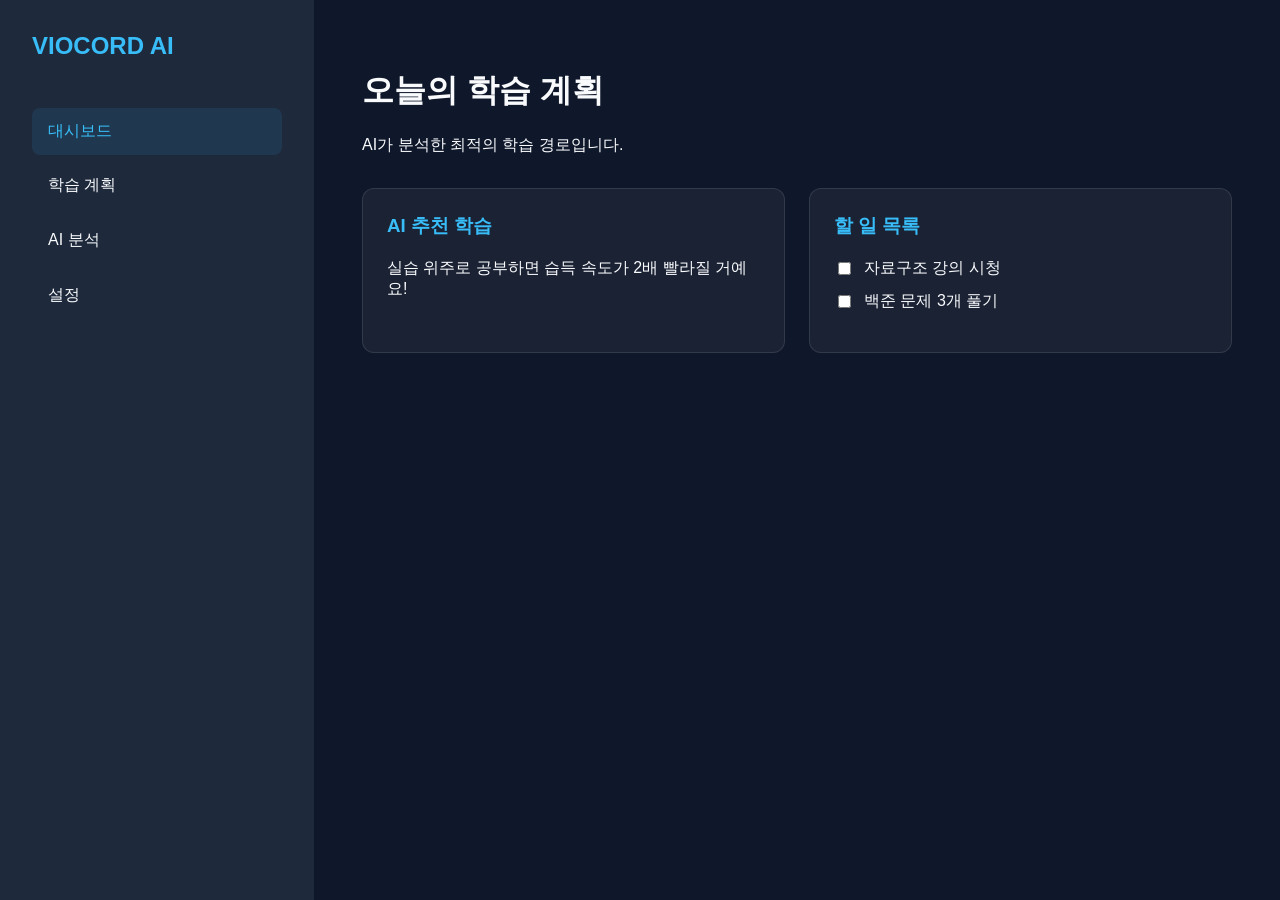
==== viocord/index.html @ e60f05df "Initial commit: Added simple button demo website" ====
<!DOCTYPE html>
<html lang="ko">
<head>
    <meta charset="UTF-8">
    <meta name="viewport" content="width=device-width, initial-scale=1.0">
    <title>AI Self-Learning Planner - Viocord</title>
    <link rel="stylesheet" href="style.css">
</head>
<body>
    <div id="app">
        <aside class="sidebar">
            <div class="logo">VIOCORD AI</div>
            <nav>
                <ul>
                    <li class="active">대시보드</li>
                    <li>학습 계획</li>
                    <li>AI 분석</li>
                    <li>설정</li>
                </ul>
            </nav>
        </aside>
        <main class="content">
            <header>
                <h1>오늘의 학습 계획</h1>
                <p>AI가 분석한 최적의 학습 경로입니다.</p>
            </header>
            <section class="planner-grid">
                <div class="card ai-recommendation">
                    <h3>AI 추천 학습</h3>
                    <p id="ai-text">로딩 중...</p>
                </div>
                <div class="card todo-list">
                    <h3>할 일 목록</h3>
                    <ul id="todo-items">
                        <li><input type="checkbox"> 자료구조 강의 시청</li>
                        <li><input type="checkbox"> 백준 문제 3개 풀기</li>
                    </ul>
                </div>
            </section>
        </main>
    </div>

    <!-- Gemini AI 공통 라이브러리 연결 -->
    <script src="GeminiPlanner.js"></script>
    <script>
        // AI 라이브러리 사용 예시
        const planner = new GeminiPlanner();
        
        // 1. 추천 문구 가져오기
        planner.getRecommendation("알고리즘 기초").then(res => {
            document.getElementById('ai-text').innerText = res;
        });

        // 2. 할 일 목록 자동 생성 (필요 시 호출 가능)
        // planner.generateTodoList("React 마스터").then(list => { ... });
    </script>
</body>
</html>
---- viocord/style.css ----
:root {
    --bg-dark: #0f172a;
    --sidebar-bg: #1e293b;
    --accent: #38bdf8;
    --text-main: #f8fafc;
    --text-dim: #94a3b8;
}

body {
    margin: 0;
    font-family: 'Inter', sans-serif;
    background-color: var(--bg-dark);
    color: var(--text-main);
}

#app {
    display: flex;
    height: 100vh;
}

.sidebar {
    width: 250px;
    background-color: var(--sidebar-bg);
    padding: 2rem;
    display: flex;
    flex-direction: column;
}

.logo {
    font-size: 1.5rem;
    font-weight: bold;
    color: var(--accent);
    margin-bottom: 2rem;
}

nav ul {
    list-style: none;
    padding: 0;
}

nav li {
    padding: 0.8rem 1rem;
    margin-bottom: 0.5rem;
    border-radius: 8px;
    cursor: pointer;
    transition: 0.3s;
}

nav li.active, nav li:hover {
    background-color: rgba(56, 189, 248, 0.1);
    color: var(--accent);
}

.content {
    flex: 1;
    padding: 3rem;
    overflow-y: auto;
}

.planner-grid {
    display: grid;
    grid-template-columns: 1fr 1fr;
    gap: 1.5rem;
    margin-top: 2rem;
}

.card {
    background: rgba(255, 255, 255, 0.05);
    padding: 1.5rem;
    border-radius: 12px;
    border: 1px solid rgba(255, 255, 255, 0.1);
}

h3 {
    margin-top: 0;
    color: var(--accent);
}

ul {
    list-style: none;
    padding: 0;
}

li {
    margin-bottom: 0.8rem;
    display: flex;
    align-items: center;
    gap: 10px;
}
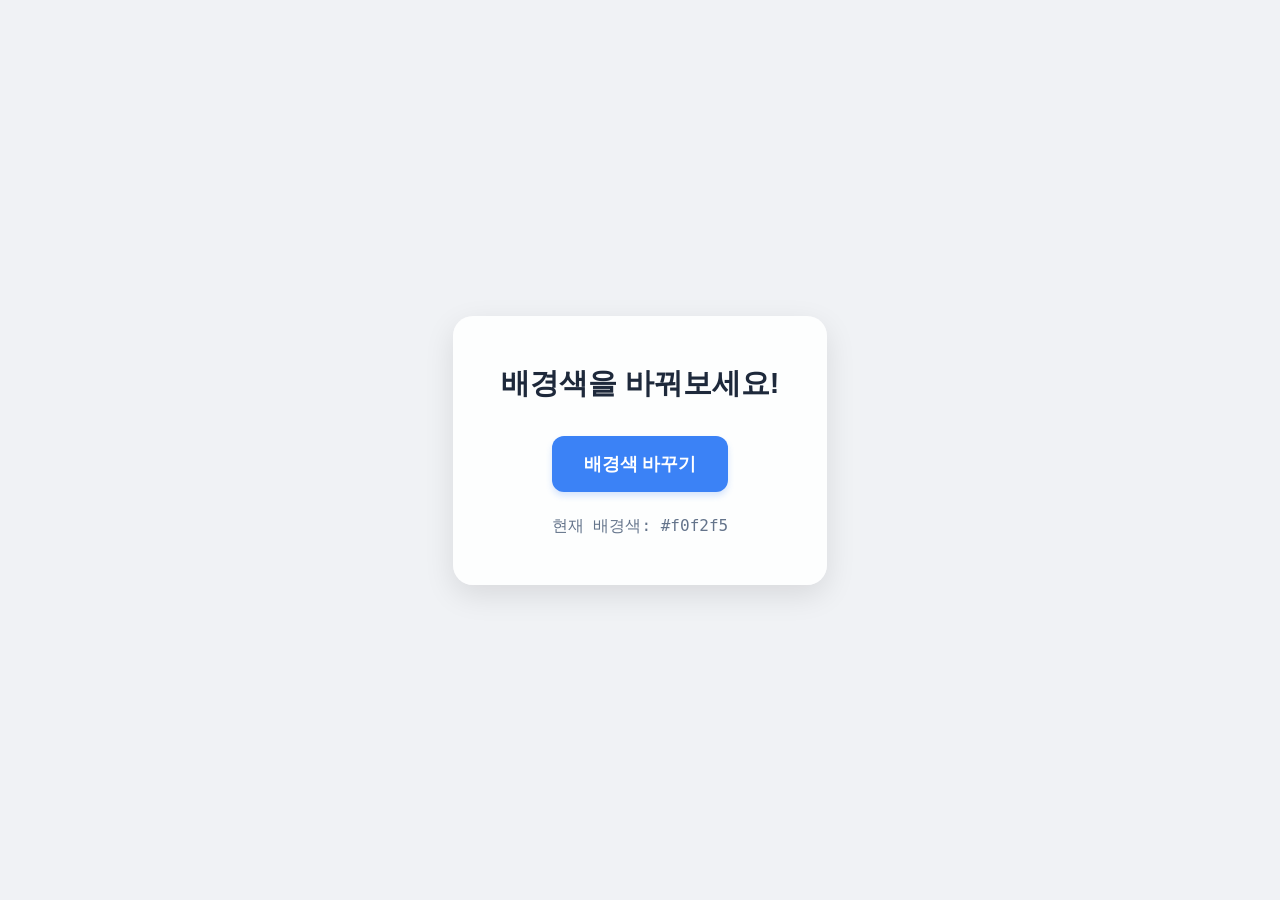
==== commit 37a631be: "Cleanup: Keep only the button website and rename files to index/style/script" ====
--- a/viocord/index.html
+++ b/viocord/index.html
@@ -3,56 +3,16 @@
 <head>
     <meta charset="UTF-8">
     <meta name="viewport" content="width=device-width, initial-scale=1.0">
-    <title>AI Self-Learning Planner - Viocord</title>
+    <title>배경색 바꾸기 버튼</title>
     <link rel="stylesheet" href="style.css">
 </head>
 <body>
-    <div id="app">
-        <aside class="sidebar">
-            <div class="logo">VIOCORD AI</div>
-            <nav>
-                <ul>
-                    <li class="active">대시보드</li>
-                    <li>학습 계획</li>
-                    <li>AI 분석</li>
-                    <li>설정</li>
-                </ul>
-            </nav>
-        </aside>
-        <main class="content">
-            <header>
-                <h1>오늘의 학습 계획</h1>
-                <p>AI가 분석한 최적의 학습 경로입니다.</p>
-            </header>
-            <section class="planner-grid">
-                <div class="card ai-recommendation">
-                    <h3>AI 추천 학습</h3>
-                    <p id="ai-text">로딩 중...</p>
-                </div>
-                <div class="card todo-list">
-                    <h3>할 일 목록</h3>
-                    <ul id="todo-items">
-                        <li><input type="checkbox"> 자료구조 강의 시청</li>
-                        <li><input type="checkbox"> 백준 문제 3개 풀기</li>
-                    </ul>
-                </div>
-            </section>
-        </main>
-    </div>
+    <main class="container">
+        <h1>배경색을 바꿔보세요!</h1>
+        <button id="color-btn">배경색 바꾸기</button>
+        <p id="color-code">현재 배경색: #f0f2f5</p>
+    </main>
 
-    <!-- Gemini AI 공통 라이브러리 연결 -->
-    <script src="GeminiPlanner.js"></script>
-    <script>
-        // AI 라이브러리 사용 예시
-        const planner = new GeminiPlanner();
-        
-        // 1. 추천 문구 가져오기
-        planner.getRecommendation("알고리즘 기초").then(res => {
-            document.getElementById('ai-text').innerText = res;
-        });
-
-        // 2. 할 일 목록 자동 생성 (필요 시 호출 가능)
-        // planner.generateTodoList("React 마스터").then(list => { ... });
-    </script>
+    <script src="script.js"></script>
 </body>
-</html>+</html>
--- a/viocord/style.css
+++ b/viocord/style.css
@@ -1,89 +1,62 @@
-:root {
-    --bg-dark: #0f172a;
-    --sidebar-bg: #1e293b;
-    --accent: #38bdf8;
-    --text-main: #f8fafc;
-    --text-dim: #94a3b8;
+/* 전체 화면 설정 */
+* {
+    margin: 0;
+    padding: 0;
+    box-sizing: border-box;
 }
 
 body {
-    margin: 0;
-    font-family: 'Inter', sans-serif;
-    background-color: var(--bg-dark);
-    color: var(--text-main);
+    height: 100vh;
+    display: flex;
+    justify-content: center;
+    align-items: center;
+    font-family: 'Pretendard', -apple-system, BlinkMacSystemFont, 'Segoe UI', Roboto, Oxygen, Ubuntu, Cantarell, 'Open Sans', 'Helvetica Neue', sans-serif;
+    background-color: #f0f2f5;
+    transition: background-color 0.5s cubic-bezier(0.4, 0, 0.2, 1);
 }
 
-#app {
-    display: flex;
-    height: 100vh;
+.container {
+    text-align: center;
+    background: rgba(255, 255, 255, 0.9);
+    padding: 3rem;
+    border-radius: 20px;
+    box-shadow: 0 10px 30px rgba(0, 0, 0, 0.1);
 }
 
-.sidebar {
-    width: 250px;
-    background-color: var(--sidebar-bg);
-    padding: 2rem;
-    display: flex;
-    flex-direction: column;
+h1 {
+    margin-bottom: 2rem;
+    color: #1e293b;
+    font-size: 1.8rem;
 }
 
-.logo {
-    font-size: 1.5rem;
-    font-weight: bold;
-    color: var(--accent);
-    margin-bottom: 2rem;
+/* 버튼 스타일링 */
+#color-btn {
+    padding: 1rem 2rem;
+    font-size: 1.1rem;
+    font-weight: 600;
+    color: white;
+    background-color: #3b82f6;
+    border: none;
+    border-radius: 12px;
+    cursor: pointer;
+    transition: all 0.3s ease;
+    box-shadow: 0 4px 6px rgba(59, 130, 246, 0.2);
 }
 
-nav ul {
-    list-style: none;
-    padding: 0;
+#color-btn:hover {
+    background-color: #2563eb;
+    transform: translateY(-2px);
+    box-shadow: 0 6px 12px rgba(59, 130, 246, 0.3);
 }
 
-nav li {
-    padding: 0.8rem 1rem;
-    margin-bottom: 0.5rem;
-    border-radius: 8px;
-    cursor: pointer;
-    transition: 0.3s;
+#color-btn:active {
+    transform: translateY(0);
 }
 
-nav li.active, nav li:hover {
-    background-color: rgba(56, 189, 248, 0.1);
-    color: var(--accent);
+/* 색상 코드 텍스트 */
+#color-code {
+    margin-top: 1.5rem;
+    color: #64748b;
+    font-family: monospace;
+    font-size: 1rem;
 }
-
-.content {
-    flex: 1;
-    padding: 3rem;
-    overflow-y: auto;
-}
-
-.planner-grid {
-    display: grid;
-    grid-template-columns: 1fr 1fr;
-    gap: 1.5rem;
-    margin-top: 2rem;
-}
-
-.card {
-    background: rgba(255, 255, 255, 0.05);
-    padding: 1.5rem;
-    border-radius: 12px;
-    border: 1px solid rgba(255, 255, 255, 0.1);
-}
-
-h3 {
-    margin-top: 0;
-    color: var(--accent);
-}
-
-ul {
-    list-style: none;
-    padding: 0;
-}
-
-li {
-    margin-bottom: 0.8rem;
-    display: flex;
-    align-items: center;
-    gap: 10px;
-}
